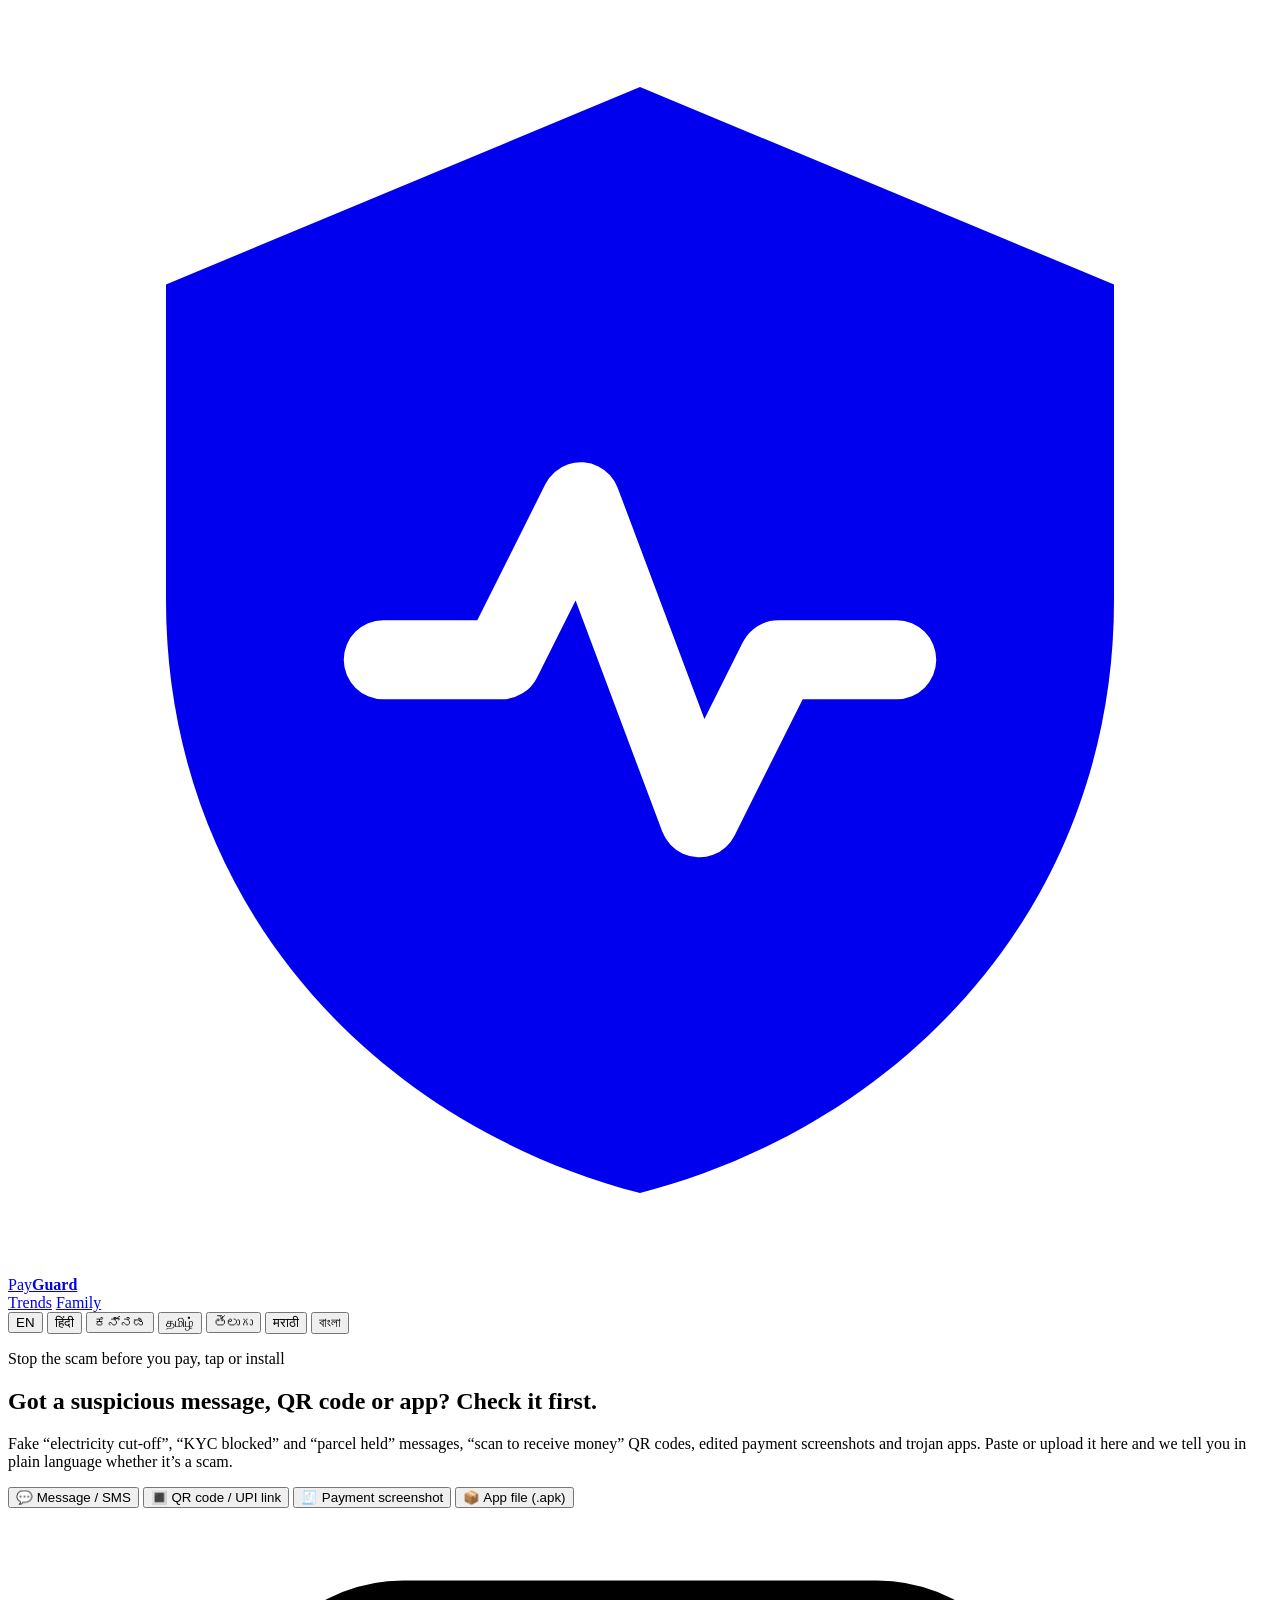
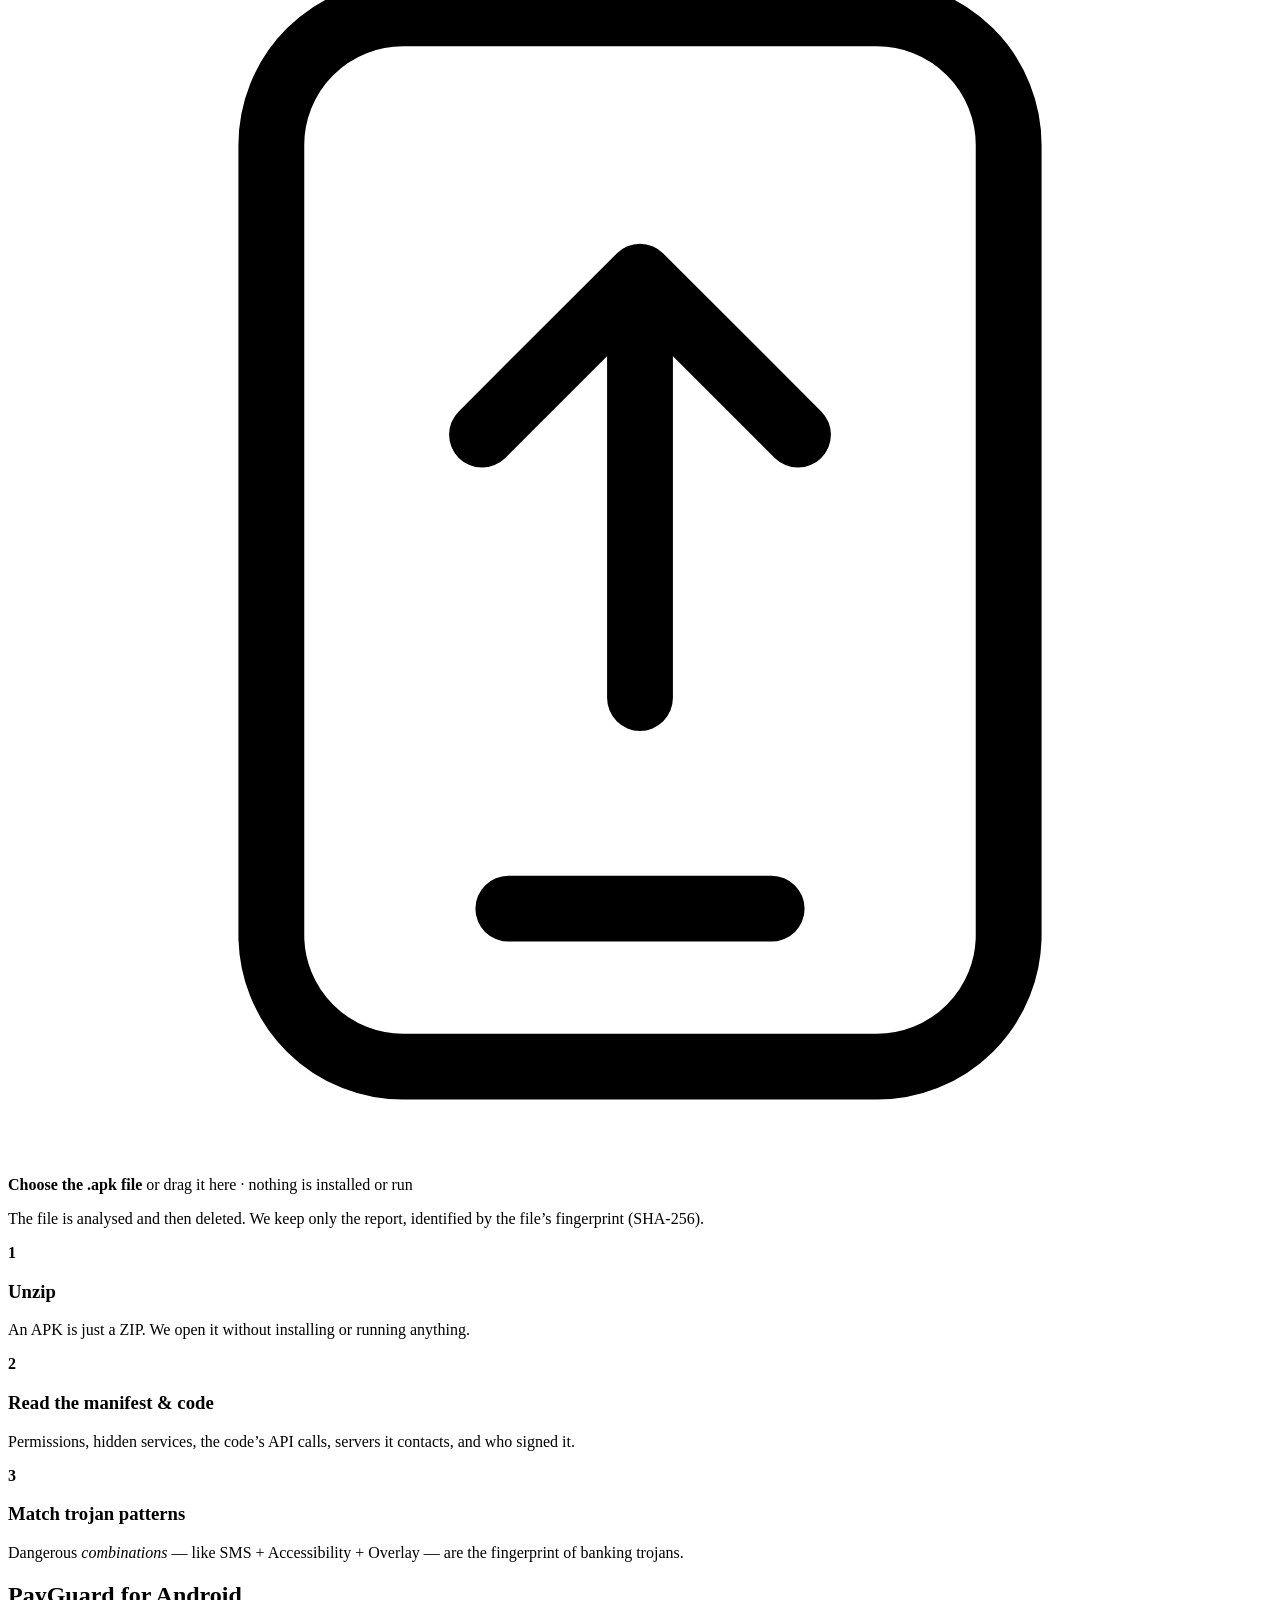
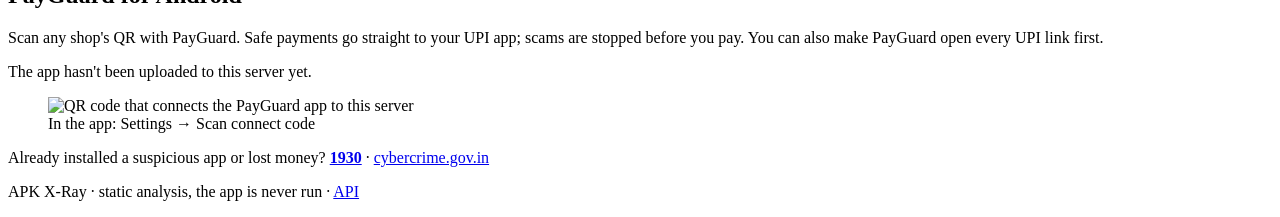
==== static/index.html @ 941105bb "Add new UI authentication and design updates" ====
<!doctype html>
<html lang="en">
<head>
<meta charset="utf-8">
<meta name="viewport" content="width=device-width, initial-scale=1, viewport-fit=cover">
<title>PayGuard — check QR codes, payment screenshots and apps before you trust them</title>
<meta name="description" content="Upload an APK file you received on WhatsApp or SMS. APK X-Ray looks inside it and tells you in plain language whether it behaves like a banking trojan.">
<link rel="icon" href="data:image/svg+xml,%3Csvg xmlns='http://www.w3.org/2000/svg' viewBox='0 0 32 32'%3E%3Cpath d='M16 2 4 7v8c0 7.5 5.1 13.2 12 15 6.9-1.8 12-7.5 12-15V7z' fill='%23ff1f3d'/%3E%3Cpath d='M10 16h12M16 10v12' stroke='white' stroke-width='3' stroke-linecap='round'/%3E%3C/svg%3E">
<link rel="preconnect" href="https://fonts.googleapis.com">
<link rel="preconnect" href="https://fonts.gstatic.com" crossorigin>
<link href="https://fonts.googleapis.com/css2?family=Inter:wght@400;500;600;700;800&family=Noto+Sans+Devanagari:wght@400;600;700&family=Noto+Sans+Kannada:wght@400;600;700&family=Noto+Sans+Tamil:wght@400;600;700&family=Noto+Sans+Telugu:wght@400;600;700&family=Noto+Sans+Bengali:wght@400;600;700&family=JetBrains+Mono:wght@400;500&display=swap" rel="stylesheet">
<link href="https://fonts.googleapis.com/css2?family=Orbitron:wght@700;900&display=swap" rel="stylesheet">
<link rel="stylesheet" href="/style.css">
<link rel="stylesheet" href="/cyber.css">
<link rel="stylesheet" href="/theme.css">
<link rel="manifest" href="/manifest.webmanifest">
<meta name="theme-color" content="#050507">
<meta name="apple-mobile-web-app-capable" content="yes">
<meta name="mobile-web-app-capable" content="yes">
<meta name="apple-mobile-web-app-status-bar-style" content="default">
<meta name="apple-mobile-web-app-title" content="PayGuard">
<link rel="apple-touch-icon" href="/icons/apple-touch-icon.png">
</head>
<body class="cyber">
<div class="cy-bg" aria-hidden="true"><i></i><b></b></div>
<header class="top">
  <a class="brand" href="/">
    <svg viewBox="0 0 32 32" aria-hidden="true"><path d="M16 2 4 7v8c0 7.5 5.1 13.2 12 15 6.9-1.8 12-7.5 12-15V7z" fill="currentColor"/><path d="M9.5 16.5h3l2-4 3 8 2-4h3" fill="none" stroke="#fff" stroke-width="2" stroke-linecap="round" stroke-linejoin="round"/></svg>
    <span>Pay<b>Guard</b></span>
  </a>
  <div class="top-r">
  <nav class="topnav" aria-label="Sections">
    <a href="/trends" data-i="nav_trends">Trends</a>
    <a href="/family" id="nav-family"><span data-i="nav_family">Family</span><b id="fam-badge" class="badge" hidden></b></a>
  </nav>
  <button class="btn install" id="install-btn" type="button" hidden>⬇ Install app</button>
  <div class="lang" role="group" aria-label="Language">
    <button data-lang="en" class="on">EN</button>
    <button data-lang="hi">हिंदी</button>
    <button data-lang="kn">ಕನ್ನಡ</button>
    <button data-lang="ta">தமிழ்</button>
    <button data-lang="te">తెలుగు</button>
    <button data-lang="mr">मराठी</button>
    <button data-lang="bn">বাংলা</button>
  </div>
    <div data-usermenu></div>
  </div>
</header>

<main>
  <!-- ============ HOME ============ -->
  <section id="home">
    <div class="hero">
      <p class="eyebrow" data-i="eyebrow">Stop the scam before you pay, tap or install</p>
      <h1 data-i="h1">Got a suspicious message, QR code or app? <span>Check it first.</span></h1>
      <p class="lead" data-i="lead">Fake “electricity cut-off”, “KYC blocked” and “parcel held” messages, “scan to receive money” QR codes, edited payment screenshots and trojan apps. Paste or upload it here and we tell you in plain language whether it’s a scam.</p>
    </div>

    <div class="modes" role="tablist">
      <button class="mode" data-mode="msg"><span aria-hidden="true">💬</span> <span data-i="mode_msg">Message / SMS</span></button>
      <button class="mode" data-mode="qr"><span aria-hidden="true">🔳</span> <span data-i="mode_qr">QR code / UPI link</span></button>
      <button class="mode" data-mode="shot"><span aria-hidden="true">🧾</span> <span data-i="mode_shot">Payment screenshot</span></button>
      <button class="mode" data-mode="apk"><span aria-hidden="true">📦</span> <span data-i="mode_apk">App file (.apk)</span></button>
    </div>
    <p class="acct-strip" id="acct-strip" hidden></p>

    <div id="panel-msg" hidden>
      <form id="msgform" class="msgform">
        <label for="msgtext" class="msg-label" data-i="msg_label">Paste the SMS, WhatsApp message or email you received</label>
        <textarea id="msgtext" rows="6" maxlength="20000" spellcheck="false" placeholder="Dear Consumer, your electricity will be disconnected tonight at 9.30pm…"></textarea>
        <div class="msg-actions">
          <button class="btn light" type="button" id="msg-paste"><span aria-hidden="true">📋</span> <span data-i="msg_paste">Paste</span></button>
          <button class="btn light" type="button" id="msg-example" data-i="msg_example">Try an example</button>
          <button class="btn primary" type="submit"><span data-i="msg_check">Check message</span></button>
        </div>
      </form>
      <p class="privacy" data-i="msg_privacy">We don't store your message. We only check it, and if you report it, we count the scammer's links, UPI IDs and numbers — never your text.</p>
    </div>

    <div id="panel-shot" hidden>
      <p id="ocr-warn" class="ocr-warn" hidden data-i="ocr_warn">This server can't read text in images yet, so screenshot checks will be incomplete. Fix: run <code>pip install -r requirements.txt</code> and restart the server.</p>
      <label id="shotdrop" class="drop" tabindex="0">
        <input id="shotfile" type="file" accept="image/*,.png,.jpg,.jpeg,.webp" hidden>
        <div class="drop-icon" aria-hidden="true">
          <svg viewBox="0 0 48 48" fill="none" stroke="currentColor" stroke-width="2.5" stroke-linejoin="round"><path d="M12 4h24v40l-4-3-4 3-4-3-4 3-4-3-4 3z"/><path d="M18 14h12M18 21h12M18 28h7" stroke-linecap="round"/><circle cx="33" cy="33" r="7" fill="var(--surface)"/><path d="m38 38 5 5" stroke-linecap="round"/></svg>
        </div>
        <strong data-i="shot_title">Upload the payment screenshot you were shown</strong>
        <span data-i="shot_sub">We look for edits, fake details and pending payments</span>
      </label>
      <div class="qr-alt">
        <label class="expect" for="shotexpect"><span data-i="shot_expect">Amount you're expecting (optional)</span>
          <input id="shotexpect" type="number" inputmode="decimal" min="1" step="0.01" placeholder="₹ 2450"></label>
      </div>
      <div class="qr-alt">
        <label class="expect" for="shotsms"><span data-i="shot_sms">Paste the SMS / notification your bank sent (best check)</span>
          <textarea id="shotsms" rows="2" maxlength="2000" placeholder="Rs.10.00 credited to A/c XX8808 … UPI Ref No 741859388059"></textarea></label>
      </div>
      <p class="privacy" data-i="shot_privacy">Scam trick: “I've paid, see the screenshot.” A screenshot is never proof — the money is only yours when your own bank app shows it.</p>
    </div>

    <div id="panel-qr" hidden>
      <label id="qrdrop" class="drop" tabindex="0">
        <input id="qrfile" type="file" accept="image/*" hidden>
        <div class="drop-icon" aria-hidden="true">
          <svg viewBox="0 0 48 48" fill="none" stroke="currentColor" stroke-width="2.5"><rect x="6" y="6" width="14" height="14" rx="2"/><rect x="28" y="6" width="14" height="14" rx="2"/><rect x="6" y="28" width="14" height="14" rx="2"/><path d="M28 28h6v6h-6zM38 28h4M28 40h4M38 36v6h4" stroke-linecap="round"/></svg>
        </div>
        <strong data-i="qr_title">Upload a photo or screenshot of the QR</strong>
        <span data-i="qr_sub">We read it for you — nothing is paid or opened</span>
      </label>
      <div class="qr-alt">
        <button class="btn" id="cam-btn" type="button"><span aria-hidden="true">📷</span> <span data-i="cam">Scan with camera</span></button>
        <form id="qrform" class="qrform">
          <input id="qrtext" type="text" autocomplete="off" spellcheck="false" placeholder="upi://pay?pa=…  or  https://…" aria-label="Paste a UPI or payment link">
          <button class="btn" type="submit" data-i="check">Check</button>
        </form>
      </div>
      <div id="cam" class="cam" hidden>
        <video id="video" playsinline muted></video>
        <div class="cam-frame" aria-hidden="true"></div>
        <button class="btn light" id="cam-stop" type="button" data-i="cam_stop">Stop camera</button>
      </div>
      <p class="privacy" data-i="qr_privacy">Scam trick: “scan this QR to RECEIVE money”. A UPI QR can only ever take money FROM you.</p>
    </div>

    <div id="panel-apk">
    <label id="drop" class="drop" tabindex="0">
      <input id="file" type="file" accept=".apk,.apks,.xapk,application/vnd.android.package-archive,application/zip" hidden>
      <div class="drop-icon" aria-hidden="true">
        <svg viewBox="0 0 48 48"><rect x="10" y="4" width="28" height="40" rx="5" fill="none" stroke="currentColor" stroke-width="2.5"/><path d="M24 30V14m-6 6 6-6 6 6" fill="none" stroke="currentColor" stroke-width="2.5" stroke-linecap="round" stroke-linejoin="round"/><path d="M19 38h10" stroke="currentColor" stroke-width="2.5" stroke-linecap="round"/></svg>
      </div>
      <strong data-i="drop_title">Choose the .apk file</strong>
      <span data-i="drop_sub">or drag it here · nothing is installed or run</span>
    </label>
    <p class="privacy" data-i="privacy">The file is analysed and then deleted. We keep only the report, identified by the file’s fingerprint (SHA-256).</p>
    </div>

    <div class="how">
      <div><b>1</b><h3 data-i="how1">Unzip</h3><p data-i="how1p">An APK is just a ZIP. We open it without installing or running anything.</p></div>
      <div><b>2</b><h3 data-i="how2">Read the manifest &amp; code</h3><p data-i="how2p">Permissions, hidden services, the code’s API calls, servers it contacts, and who signed it.</p></div>
      <div><b>3</b><h3 data-i="how3">Match trojan patterns</h3><p data-i="how3p">Dangerous <em>combinations</em> — like SMS + Accessibility + Overlay — are the fingerprint of banking trojans.</p></div>
    </div>
    <p id="stats" class="stats"></p>
  </section>

  <!-- ============ PROGRESS ============ -->
  <section id="progress" hidden>
    <div class="card prog">
      <div class="scanner" aria-hidden="true"><div class="beam"></div></div>
      <h2 id="prog-file"></h2>
      <ol class="steps">
        <li data-step="0" data-i="st0">Uploading</li>
        <li data-step="1" data-i="st1">Unzipping the app</li>
        <li data-step="2" data-i="st2">Decoding AndroidManifest.xml</li>
        <li data-step="3" data-i="st3">Scanning compiled code</li>
        <li data-step="4" data-i="st4">Checking signature &amp; trojan patterns</li>
      </ol>
      <div class="bar"><i id="bar"></i></div>
    </div>
  </section>

  <!-- ============ ERROR ============ -->
  <section id="error" hidden>
    <div class="card err">
      <h2 data-i="err_t">We couldn’t analyse that file</h2>
      <p id="err-msg"></p>
      <button class="btn" data-act="again" data-i="again">Scan another file</button>
    </div>
  </section>

  <!-- ============ RESULT ============ -->
  <section id="result" hidden>
    <div id="verdict" class="verdict">
      <div class="v-top">
        <div class="app-id">
          <img id="app-icon" alt="" hidden>
          <div>
            <div id="app-name" class="app-name"></div>
            <div id="app-pkg" class="mono dim"></div>
          </div>
        </div>
        <div class="gauge" id="gauge" role="img">
          <svg viewBox="0 0 120 70"><path d="M10 64a50 50 0 0 1 100 0" class="g-bg"/><path id="g-arc" d="M10 64a50 50 0 0 1 100 0" class="g-fg"/></svg>
          <div class="g-num"><span id="score"></span><small>/100</small></div>
          <div class="g-lbl" data-i="risk">risk</div>
        </div>
      </div>
      <h2 id="headline"></h2>
      <p id="advice"></p>
      <p id="reported" class="reported" hidden></p>
      <div class="actions">
        <button class="btn light" data-act="speak"><span aria-hidden="true">🔊</span> <span data-i="speak">Read aloud</span></button>
        <button class="btn light" data-act="share"><span aria-hidden="true">💬</span> <span data-i="share">Send to family on WhatsApp</span></button>
        <button class="btn report" id="report-btn" data-act="report" hidden><span aria-hidden="true">🚨</span> <span data-i="report_btn">File a complaint</span></button>
        <button class="btn ghost" data-act="again" data-i="again">Scan another file</button>
      </div>
      <p id="seen" class="seen" hidden></p>
    </div>

    <div id="guardcard" class="card guardcard" hidden></div>
    <div id="msgcard" class="card msgcard" hidden></div>
    <div id="qrcard" class="card qrcard" hidden></div>
    <div id="shotcard" class="card shotcard" hidden></div>
    <div id="paycard" class="card paycard" hidden></div>
    <div id="votecard" class="card votecard" hidden></div>

    <div class="card triad-card">
      <h3 data-i="triad_t">The banking-trojan triad</h3>
      <p class="dim" data-i="triad_p">Each alone can be legitimate. All three together is how OTP-stealing trojans work.</p>
      <div class="triad">
        <div class="tri" id="tri-sms"><span class="ti">✉️</span><b data-i="tri_sms">Reads SMS</b><small data-i="tri_sms_s">sees your OTPs</small></div>
        <span class="plus">+</span>
        <div class="tri" id="tri-acc"><span class="ti">👆</span><b data-i="tri_acc">Accessibility</b><small data-i="tri_acc_s">controls your screen</small></div>
        <span class="plus">+</span>
        <div class="tri" id="tri-ovl"><span class="ti">🪟</span><b data-i="tri_ovl">Draws over apps</b><small data-i="tri_ovl_s">fake login pages</small></div>
      </div>
    </div>

    <div id="lure" class="card lure" hidden></div>

    <h3 class="sec" data-i="findings_t">What we found</h3>
    <div id="findings"></div>

    <div id="tech">
    <h3 class="sec" data-i="tech_t">Technical details</h3>
    <div class="tabs" role="tablist">
      <button class="on" data-tab="perms" data-i="t_perms">Permissions</button>
      <button data-tab="code" data-i="t_code">Code</button>
      <button data-tab="net" data-i="t_net">Network</button>
      <button data-tab="sign" data-i="t_sign">Signature</button>
      <button data-tab="file" data-i="t_file">File</button>
    </div>
    <div id="tab-body" class="card tabbody"></div>
    </div>

    <p class="limits dim" id="limits"></p>
  </section>
  <!-- ============ REPORT FORM ============ -->
  <section id="report" hidden>
    <button class="back" type="button" data-act="back-result">← <span data-r="back">Back to the scan result</span></button>
    <div class="card rform-card">
      <h2 data-r="form_t">Report this scam</h2>
      <p class="dim" data-r="form_p">Answer what you can. We fill in the complaint, the 1930 call script and an evidence PDF from your scan, so you don't have to explain everything from scratch.</p>
      <div id="rsum" class="rsum"></div>
      <form id="rform" novalidate>
        <fieldset class="seg">
          <legend data-r="q_lost">Did you lose money?</legend>
          <label><input type="radio" name="lost" id="lost-yes" value="yes"> <span data-r="yes_lost">Yes, money was taken</span></label>
          <label><input type="radio" name="lost" id="lost-no" value="no" checked> <span data-r="no_lost">No, I'm reporting the attempt</span></label>
        </fieldset>

        <div id="money-fields" class="grid2" hidden>
          <label class="f"><span data-r="amount">Amount lost (₹)</span><input id="f-amount" type="number" inputmode="decimal" min="1" step="0.01" placeholder="4999"></label>
          <label class="f"><span data-r="method">Paid using</span>
            <select id="f-method"><option value="upi">UPI</option><option value="card" data-r="m_card">Debit / credit card</option><option value="netbanking" data-r="m_nb">Net banking</option><option value="wallet" data-r="m_wallet">Wallet</option><option value="other" data-r="m_other">Other</option></select></label>
          <label class="f"><span data-r="txn">Transaction ID / UTR</span><input id="f-txn" type="text" inputmode="numeric" autocomplete="off" placeholder="426912345678"><small data-r="txn_h">12-digit number in your bank SMS or UPI app. Separate several with commas.</small></label>
          <label class="f"><span data-r="bank">Your bank</span><input id="f-bank" type="text" placeholder="SBI"></label>
          <label class="f wide"><span data-r="paid_to">Money went to (UPI ID or account)</span><input id="f-paidto" type="text" autocomplete="off" placeholder="name@ybl"></label>
        </div>

        <div class="grid2">
          <label class="f"><span data-r="when">When did it happen?</span><input id="f-when" type="datetime-local"></label>
          <label class="f"><span data-r="channel">How did it reach you?</span>
            <select id="f-channel"><option value="whatsapp">WhatsApp</option><option value="sms">SMS</option><option value="call" data-r="c_call">Phone call</option><option value="social" data-r="c_social">Social media</option><option value="website" data-r="c_web">Website / ad</option><option value="email">Email</option><option value="in_person" data-r="c_print">Printed QR</option><option value="other" data-r="c_other">Other</option></select></label>
          <label class="f"><span data-r="sender">Sender's number or name</span><input id="f-sender" type="text" autocomplete="off" placeholder="+91 98xxxxxxxx"></label>
          <fieldset class="f seg small" id="installed-q" hidden>
            <legend data-r="installed">Did you install the app?</legend>
            <label><input type="radio" name="inst" value="yes"> <span data-r="yes">Yes</span></label>
            <label><input type="radio" name="inst" value="no" checked> <span data-r="no">No</span></label>
          </fieldset>
          <label class="f wide"><span data-r="desc">Anything else? (what they said, what you did)</span><textarea id="f-desc" rows="3" maxlength="2000"></textarea></label>
        </div>

        <details class="you">
          <summary data-r="you_t">Add your name and contact to the PDF (optional)</summary>
          <div class="grid2">
            <label class="f"><span data-r="name">Your name</span><input id="f-name" type="text" autocomplete="name"></label>
            <label class="f"><span data-r="mobile">Your mobile</span><input id="f-mobile" type="tel" autocomplete="tel"></label>
            <label class="f wide"><span data-r="email">Your email</span><input id="f-email" type="email" autocomplete="email"></label>
          </div>
        </details>
        <p class="dim small" data-r="privacy">Your answers are kept for 30 days behind a private link only you get, then deleted. You can delete them any time.</p>
        <p id="rerr" class="rerr" role="alert" hidden></p>
        <button class="btn big" type="submit" id="rsubmit" data-r="submit">Prepare my complaint</button>
      </form>
    </div>
  </section>

  <!-- ============ COMPLAINT ============ -->
  <section id="complaint" hidden></section>
</main>

<section id="android" class="android">
  <div class="android-in">
    <div>
      <h2 data-i="and_t">PayGuard for Android</h2>
      <p class="dim" data-i="and_p">Scan any shop's QR with PayGuard. Safe payments go straight to your UPI app; scams are stopped before you pay. You can also make PayGuard open every UPI link first.</p>
      <div class="and-acts">
        <a class="btn" id="apk-dl" href="/download/payguard.apk" hidden><span aria-hidden="true">⬇</span> <span data-i="and_dl">Download the app (APK)</span></a>
        <span class="dim small" id="apk-missing" data-i="and_missing">The app hasn't been uploaded to this server yet.</span>
      </div>
    </div>
    <figure class="connect">
      <img src="/api/app/connect.png" alt="QR code that connects the PayGuard app to this server" width="160" height="160" loading="lazy">
      <figcaption data-i="and_qr">In the app: Settings → Scan connect code</figcaption>
    </figure>
  </div>
</section>

<footer>
  <p><span data-i="foot1">Already installed a suspicious app or lost money?</span> <a href="tel:1930"><b>1930</b></a> · <a href="https://cybercrime.gov.in" target="_blank" rel="noopener">cybercrime.gov.in</a></p>
  <p class="dim">APK X-Ray · static analysis, the app is never run · <a href="/api/health">API</a></p>
</footer>

<div id="toast" class="toast" hidden></div>
<div id="ios-sheet" class="ios-sheet" hidden role="dialog" aria-modal="true"><div><p></p><button class="btn" type="button">OK</button></div></div>
<script src="/device.js"></script>
<script src="/pgauth.js"></script>
<script src="/app.js"></script>
<script src="/qr.js"></script>
<script src="/shot.js"></script>
<script src="/report.js"></script>
<script src="/vote.js"></script>
<script src="/pay.js"></script>
<script src="/msg.js"></script>
<script src="/pwa.js"></script>
</body>
</html>
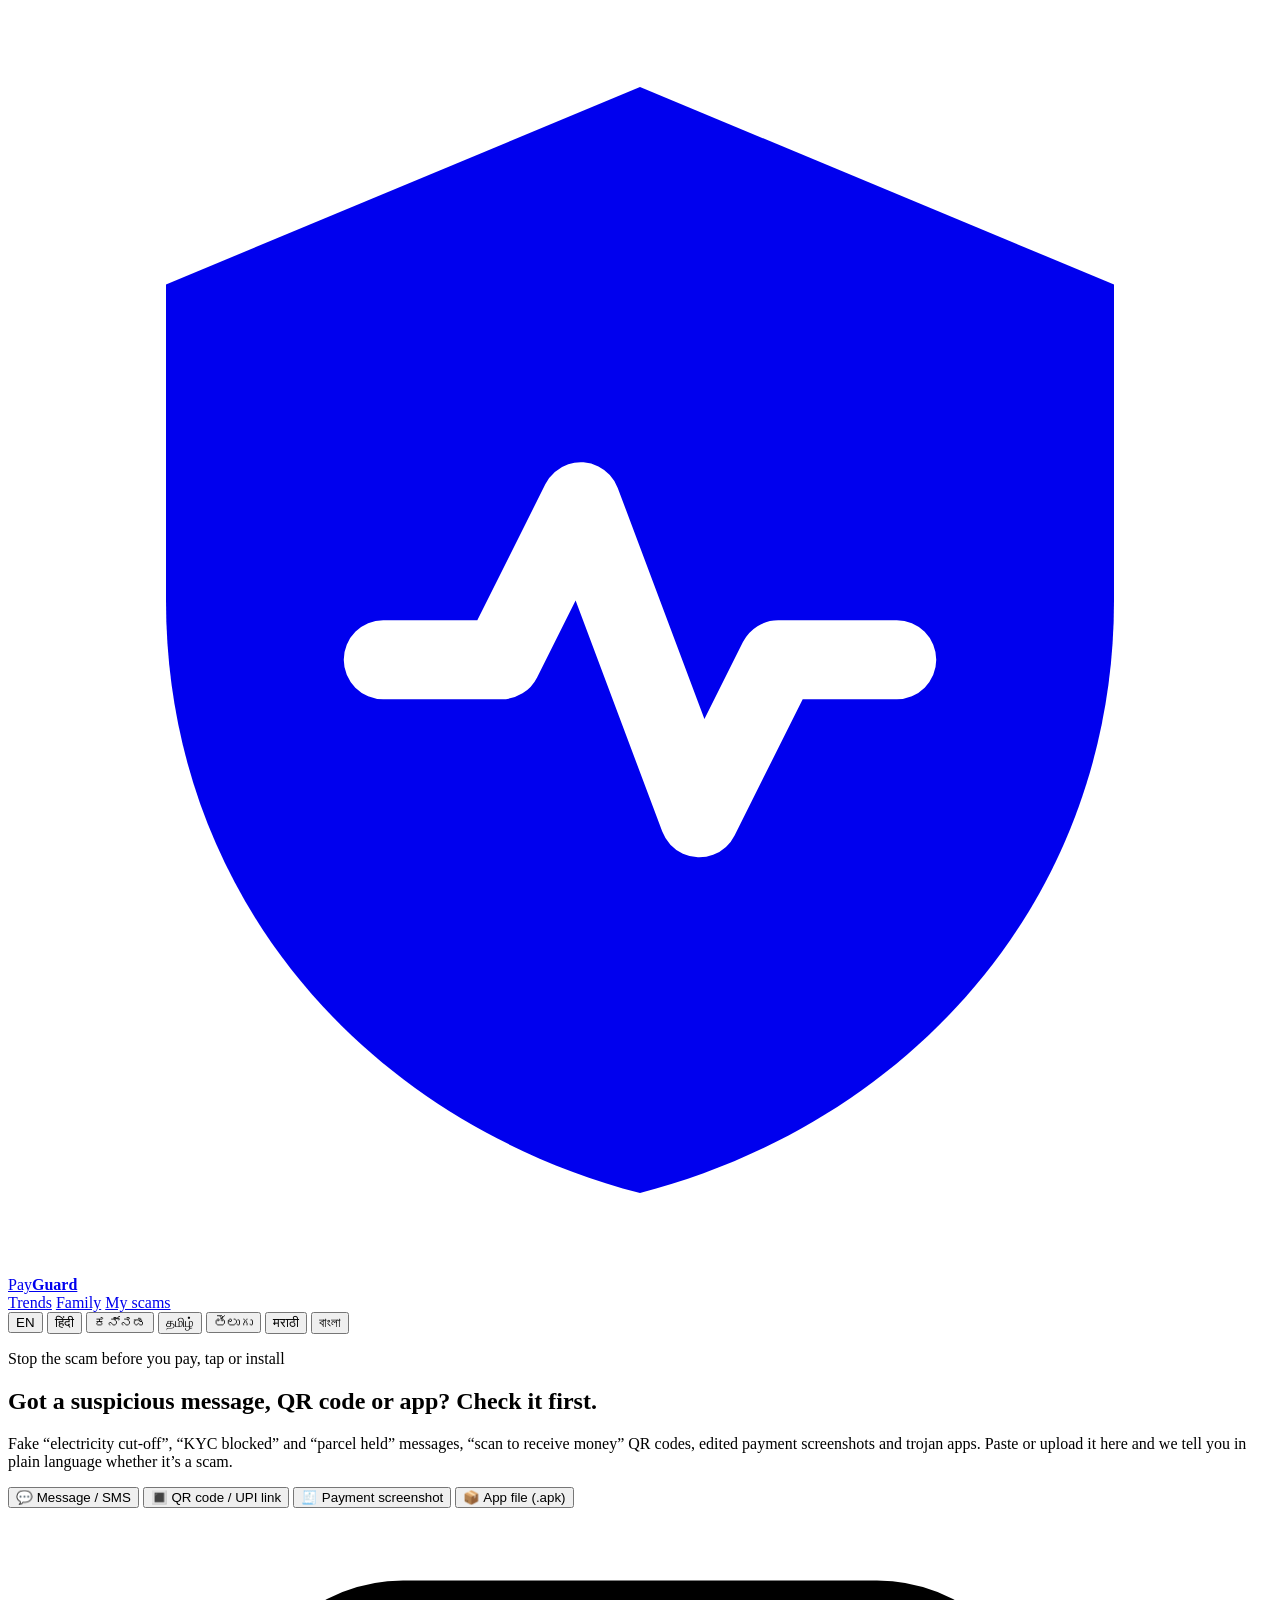
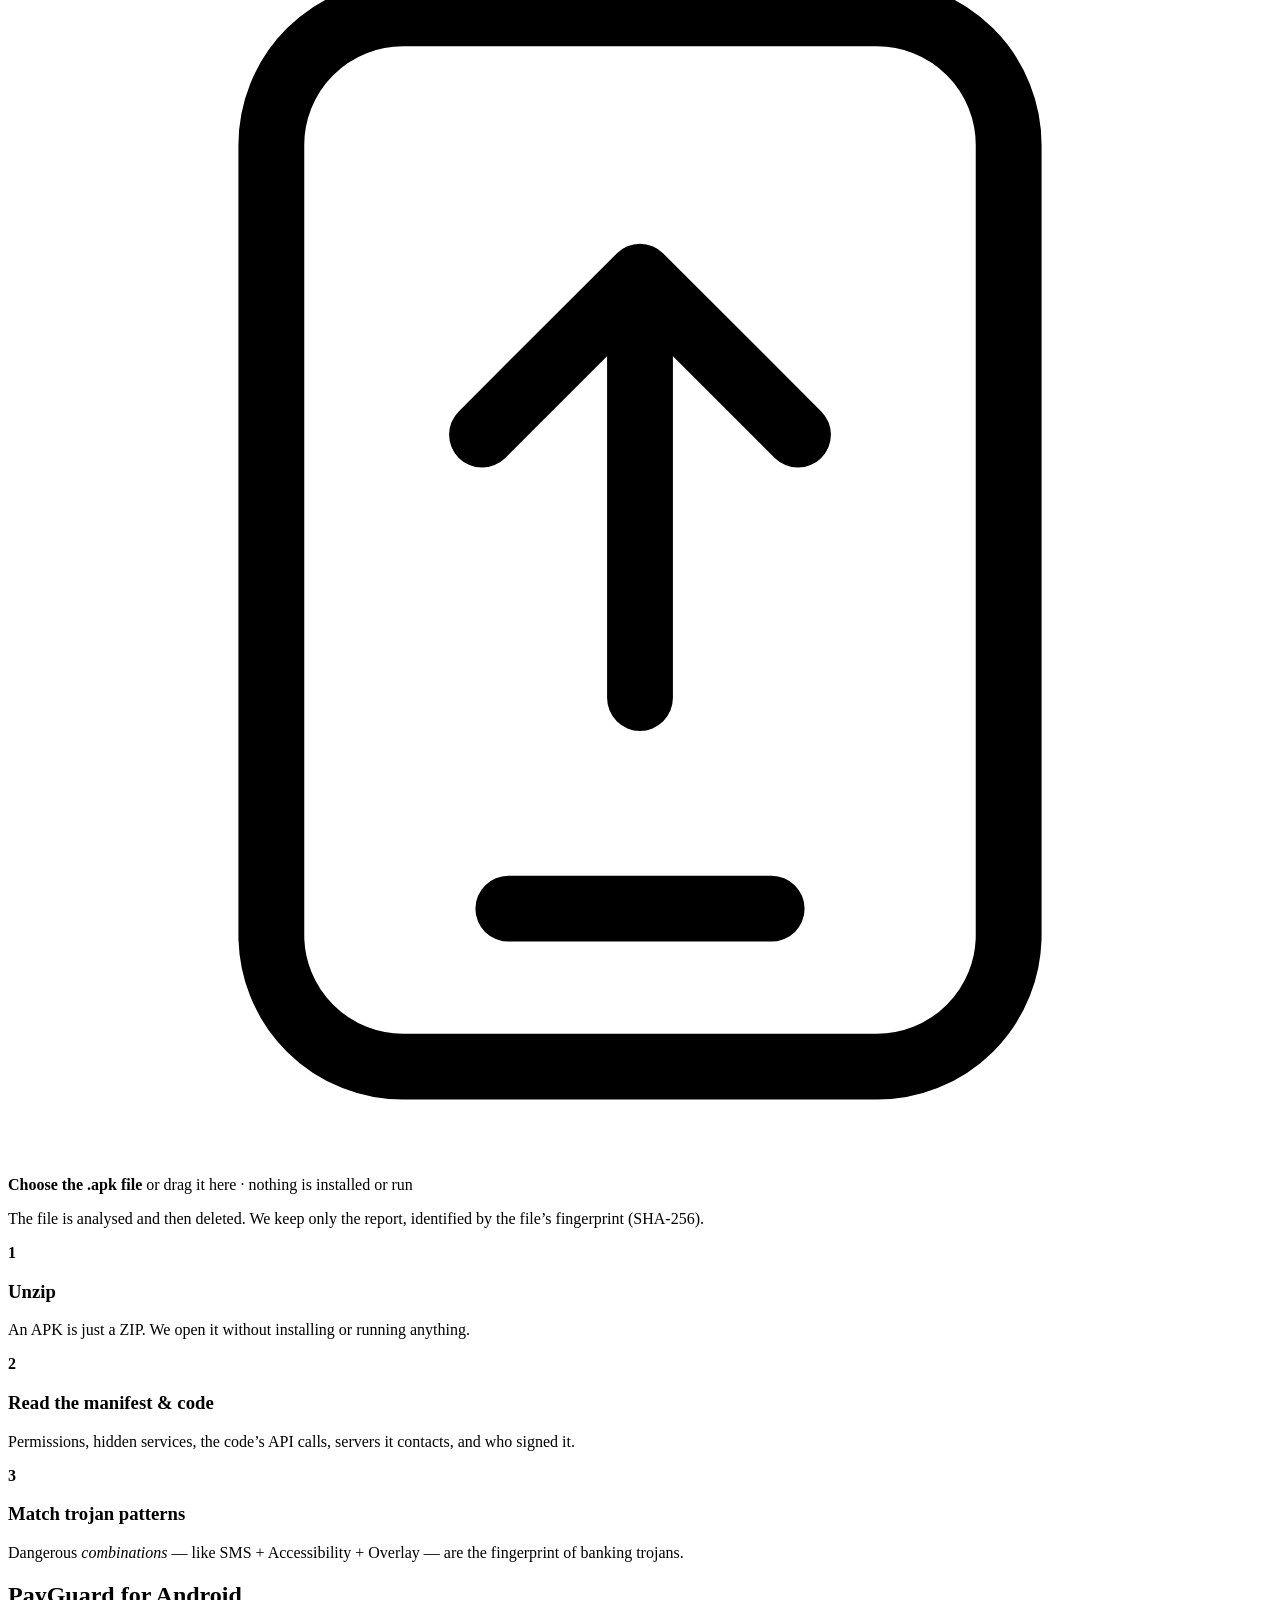
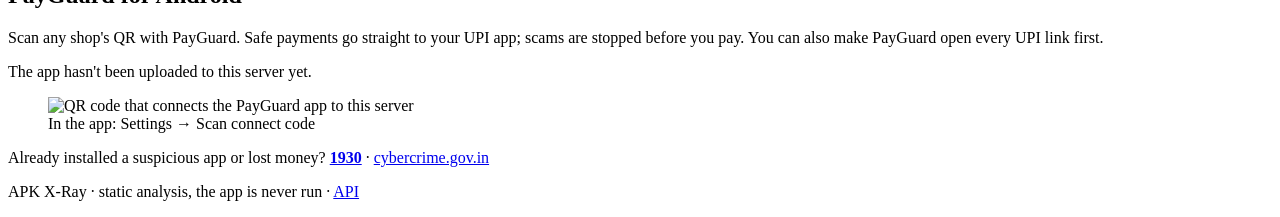
==== commit e1913428: "Scam memory and and Scam Mutation feature added" ====
--- a/static/index.html
+++ b/static/index.html
@@ -32,6 +32,7 @@
   <nav class="topnav" aria-label="Sections">
     <a href="/trends" data-i="nav_trends">Trends</a>
     <a href="/family" id="nav-family"><span data-i="nav_family">Family</span><b id="fam-badge" class="badge" hidden></b></a>
+    <a href="/memory" data-memnav>My scams</a>
   </nav>
   <button class="btn install" id="install-btn" type="button" hidden>⬇ Install app</button>
   <div class="lang" role="group" aria-label="Language">
@@ -187,6 +188,7 @@
       <h2 id="headline"></h2>
       <p id="advice"></p>
       <p id="reported" class="reported" hidden></p>
+      <p id="memhit" class="memhit" hidden role="alert"></p>
       <div class="actions">
         <button class="btn light" data-act="speak"><span aria-hidden="true">🔊</span> <span data-i="speak">Read aloud</span></button>
         <button class="btn light" data-act="share"><span aria-hidden="true">💬</span> <span data-i="share">Send to family on WhatsApp</span></button>
@@ -322,6 +324,7 @@
 <script src="/vote.js"></script>
 <script src="/pay.js"></script>
 <script src="/msg.js"></script>
+<script src="/memory.js"></script>
 <script src="/pwa.js"></script>
 </body>
 </html>
